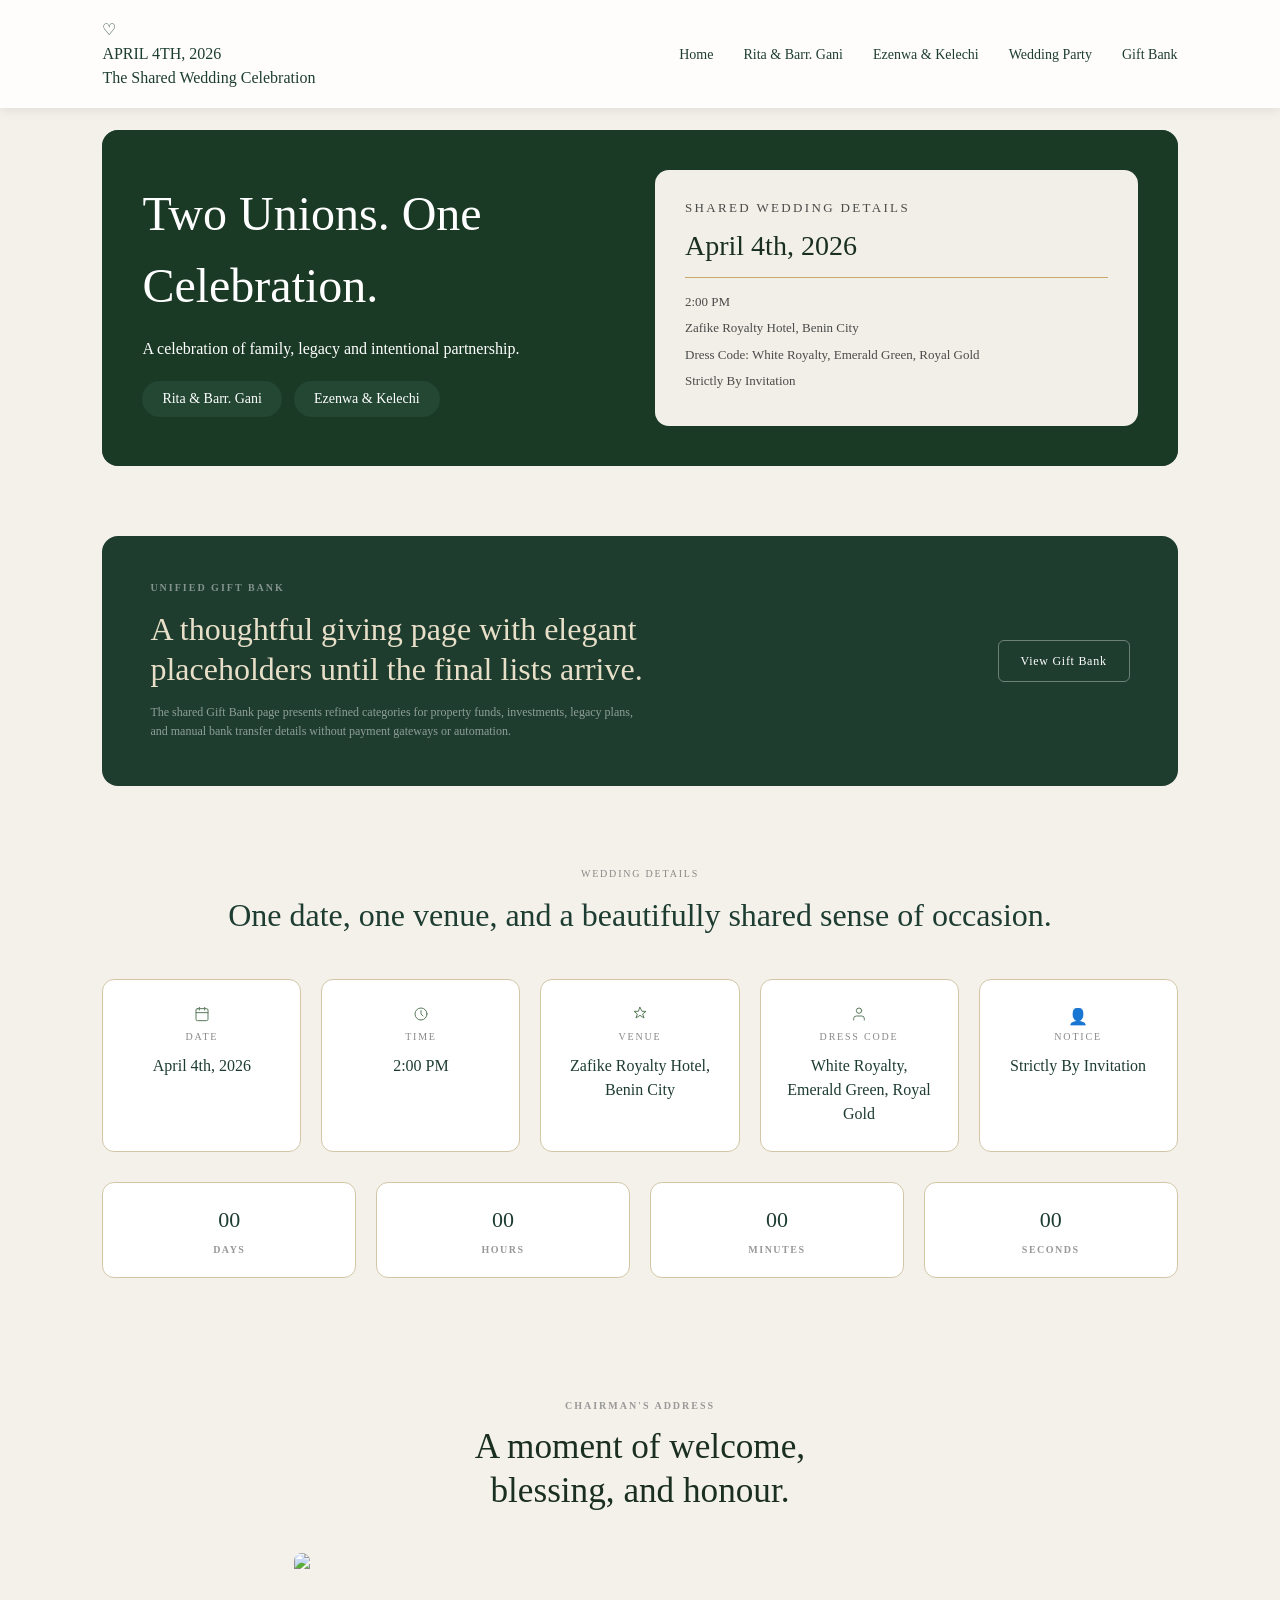
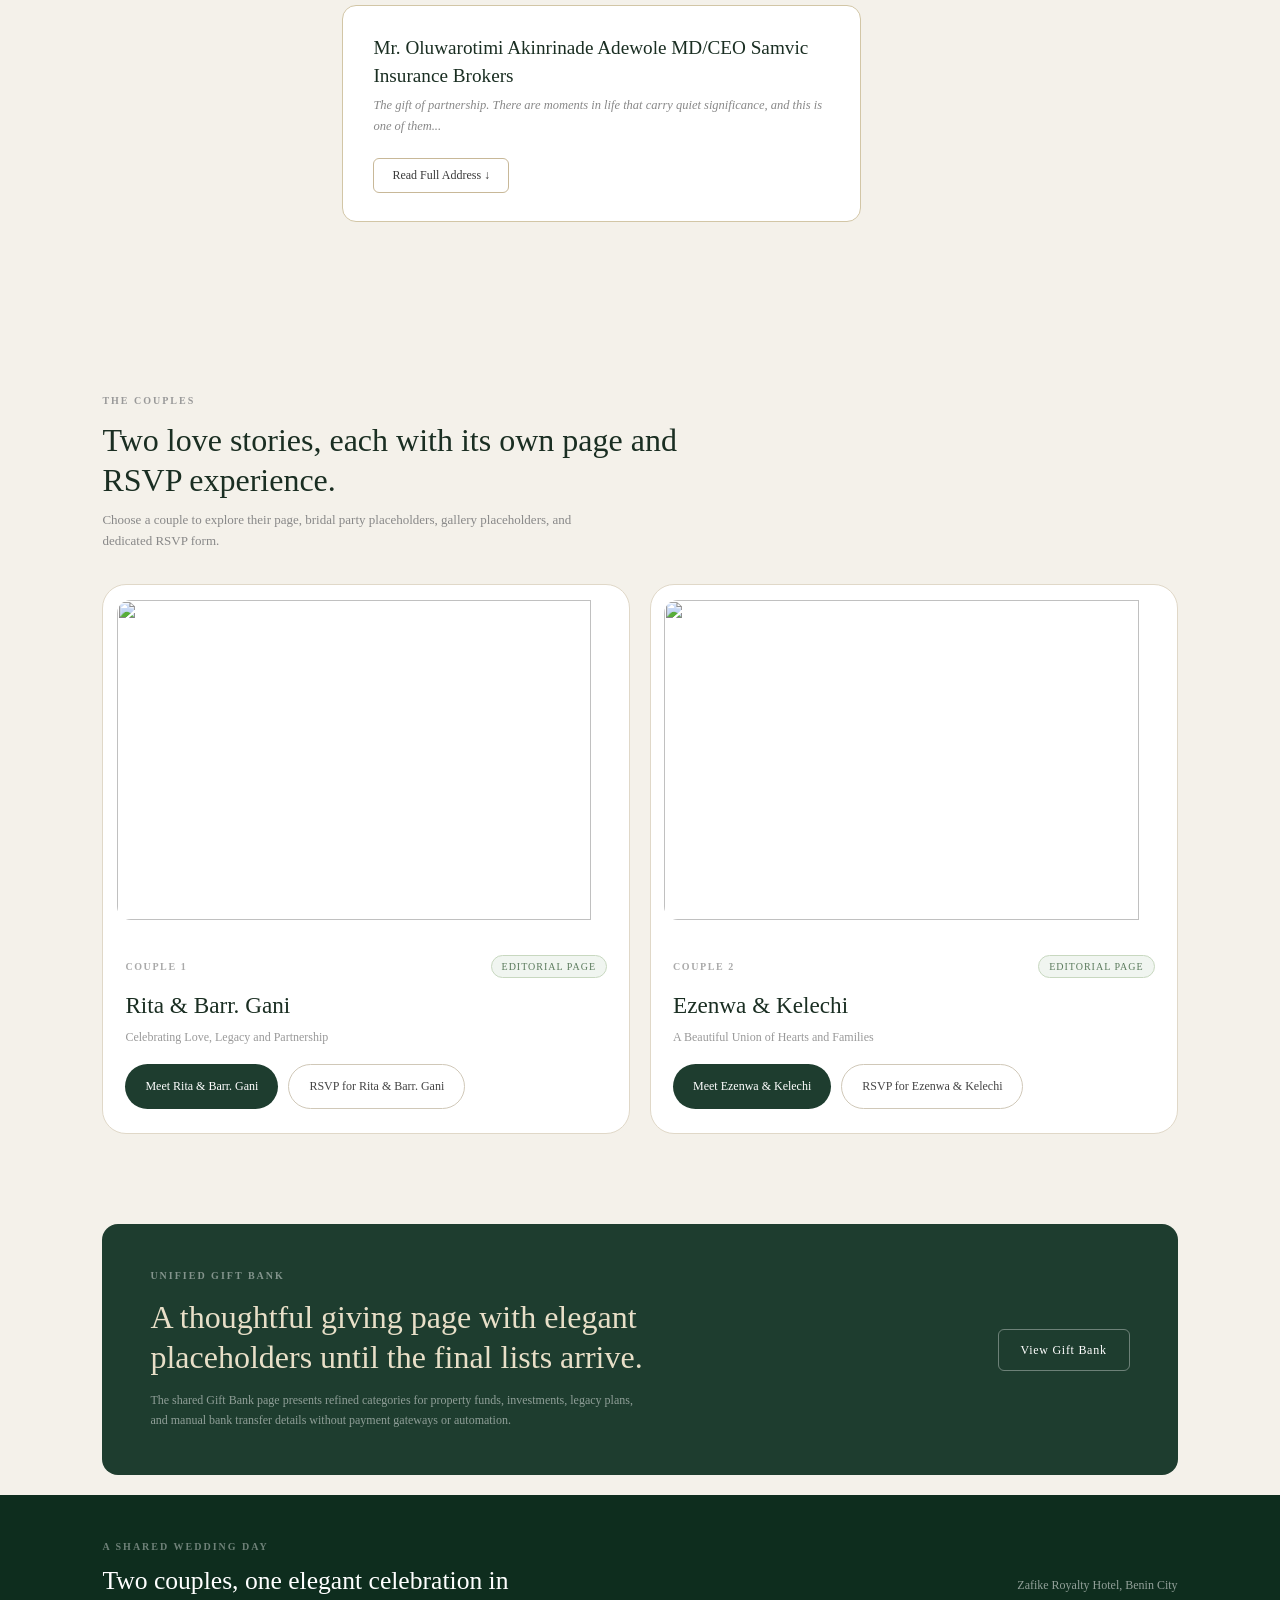
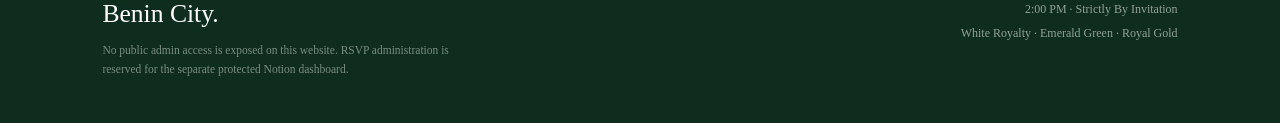
==== index.html @ 3dbc4cd4 "Add files via upload" ====
<!DOCTYPE html>
<html lang="en">
<head>
<meta charset="UTF-8">
<meta name="viewport" content="width=device-width, initial-scale=1.0">
<title>Wedding Page</title>
<link rel="stylesheet" href="style.css">
</head>

<body>


<nav>
  <div class="nav-left">
    <div class="nav-icon">♡</div>
    <div class="nav-brand">
      <p class="nav-date">APRIL 4TH, 2026</p>
      <p class="nav-title">The Shared Wedding Celebration</p>
    </div>
  </div>

  <div class="menu-btn" onclick="toggleMenu()">
  <span></span>
  <span></span>
  <span></span>
</div>

  <ul id="navMenu">
    <li><a href='/'>Home</a></li>
    <li><a href='/rita&gani.html'>Rita & Barr. Gani</a></li>
    <li><a href='/ezenwa&kelechi.html'>Ezenwa & Kelechi</a></li>
    <li><a href='/wedding-party.html'>Wedding Party</a></li>
    <li><a href='/gift-bank.html'>Gift Bank</a></li>
  </ul>
</nav>

<section class="hero">

<div class="hero-card">
    

<div class="hero-text">
<h1>Two Unions. One Celebration.</h1>
<p>A celebration of family, legacy and intentional partnership.</p>

<div class="hero-buttons">
<a href="/rita&gani.html">
  <button class="btn btn-light">
Rita & Barr. Gani</button>
</a>
<a href="/ezenwa&kelechi.html">
<button class="btn btn-green">Ezenwa & Kelechi</button>
</a>
</div>
</div>
<div class="hero-info">
  <p class="info-label">SHARED WEDDING DETAILS</p>
  <h2 class="info-date">April 4th, 2026</h2>
  <hr class="info-divider">
  <p>2:00 PM</p>
  <p>Zafike Royalty Hotel, Benin City</p>
  <p>Dress Code: White Royalty, Emerald Green, Royal Gold</p>
  <p>Strictly By Invitation</p>
</div>

</div>

</section>


<section class="gift-banner">
  <div class="gift-banner-inner">
    <div class="gift-banner-left">
      <p class="gift-eyebrow">UNIFIED GIFT BANK</p>
      <h2 class="gift-title">A thoughtful giving page with elegant placeholders until the final lists arrive.</h2>
      <p class="gift-sub">The shared Gift Bank page presents refined categories for property funds, investments, legacy plans, and manual bank transfer details without payment gateways or automation.</p>
    </div>
    <a href="/gift-bank.html" class="btn-gift">View Gift Bank</a>
  </div>
</section>

<section class="section">

<p class="info-label">Wedding details</p>    

<h2>One date, one venue, and a beautifully shared sense of occasion.</h2>

<div class="details-grid">

  <div class="detail-card">
    <div class="card-icon"> <svg xmlns="http://www.w3.org/2000/svg" width="16" height="16" viewBox="0 0 24 24" fill="none" stroke="#5a7a5c" stroke-width="1.5" stroke-linecap="round" stroke-linejoin="round">
    <rect x="3" y="4" width="18" height="18" rx="2"/><line x1="16" y1="2" x2="16" y2="6"/><line x1="8" y1="2" x2="8" y2="6"/><line x1="3" y1="10" x2="21" y2="10"/>
  </svg></div>
    <p class="card-label info-label">DATE</p>
    <p class="card-value">April 4th, 2026</p>
  </div>

  <div class="detail-card">
    <div class="card-icon"> <svg xmlns="http://www.w3.org/2000/svg" width="16" height="16" viewBox="0 0 24 24" fill="none" stroke="#5a7a5c" stroke-width="1.5" stroke-linecap="round" stroke-linejoin="round">
    <circle cx="12" cy="12" r="9"/><polyline points="12 7 12 12 15 15"/>
  </svg></div>
    <p class="card-label info-label">TIME</p>
    <p class="card-value">2:00 PM</p>
  </div>

  <div class="detail-card">
    
    <div class="card-icon"> <svg xmlns="http://www.w3.org/2000/svg" width="16" height="16" viewBox="0 0 24 24" fill="none" stroke="#5a7a5c" stroke-width="1.5" stroke-linecap="round" stroke-linejoin="round">
    <path d="M12 2l3 6h6l-5 4 2 6-6-4-6 4 2-6-5-4h6z"/>
  </svg></div>
    <p class="card-label info-label">VENUE</p>
    <p class="card-value"> <a href="https://maps.app.goo.gl/Qsgwt1Rra6gJqBs78" target="_blank" rel="noopener noreferrer">
    Zafike Royalty Hotel, Benin City
  </a></p>
  </div>

  <div class="detail-card">
    <div class="card-icon">  <svg xmlns="http://www.w3.org/2000/svg" width="16" height="16" viewBox="0 0 24 24" fill="none" stroke="#5a7a5c" stroke-width="1.5" stroke-linecap="round" stroke-linejoin="round">
    <path d="M20 21v-2a4 4 0 0 0-4-4H8a4 4 0 0 0-4 4v2"/><circle cx="12" cy="7" r="4"/>
  </svg></div>
    <p class="card-label info-label">DRESS CODE</p>
    <p class="card-value">White Royalty, Emerald Green, Royal Gold</p>
  </div>

  <div class="detail-card">
    <div class="card-icon">👤</div>
    <p class="card-label info-label">NOTICE</p>
    <p class="card-value">Strictly By Invitation</p>
  </div>

</div>

<div class="countdown">
  <div class="count-box">
    <span id="cd-days">00</span>
    <p class="cd-label">Days</p>
  </div>
  <div class="count-box">
    <span id="cd-hours">00</span>
    <p class="cd-label">Hours</p>
  </div>
  <div class="count-box">
    <span id="cd-minutes">00</span>
    <p class="cd-label">Minutes</p>
  </div>
  <div class="count-box">
    <span id="cd-seconds">00</span>
    <p class="cd-label">Seconds</p>
  </div>
</div>

</section>

<section class="feature">

  <div class="feature-header">
    <p class="feature-eyebrow">CHAIRMAN'S ADDRESS</p>
    <h2 class="feature-title">A moment of welcome, blessing, and honour.</h2>
  </div>

  <div class="feature-body">
    <div class="feature-img">
      <img src="/images/IMG_3998.JPG.jpeg">
    </div>

    <div class="feature-card">
      <h3 class="ch-name">Mr. Oluwarotimi Akinrinade Adewole
MD/CEO Samvic Insurance Brokers</h3>
      <p class="ch-text">
  <span class="ch-preview">The gift of partnership. There are moments in life that carry quiet significance, and this is one of them...</span>
  <span class="ch-full" style="display:none;">The gift of partnership 

There are moments in life that carry quiet significance, and this is one of them. Today is not just about beautiful attire, photographs, or celebration, it is about two people making a deliberate decision to build a life together.

It has been a privilege to witness this day. You have carried yourselves with grace and strength, and today, we see the reward of patience and purpose. To your husbands, congratulations for choosing partnership; for stepping forward not just as grooms but as friends, companion, and lifelong supporters.

Marriage is a beautiful thing, but it is also a serious commitment. It asks for understanding when emotions are high, patience when expectations differ, and forgiveness when mistakes are made. Love begins with excitement, but it is sustained by daily effort by listening, by speaking kindly, by choosing unity even when it would be easier to withdraw.

The real beauty of marriage is not in perfection but in growing together. It is in learning each other's strengths and weaknesses and deciding that neither will be used as a weapon but as a reason to protect and uplift one another.

My prayer for the couples is simple: may your home be peaceful. May your conversations remain honest. May laughter never be far from your table. And when life presents challenges, may you always remember why you chose each other in the first place.

Today, you start a new chapter. May it be filled with growth, understanding, and enduring love.

Congratulations

Oluwarotimi Akinrinade Adewole</span>
</p>
<button class="btn-read" onclick="toggleAddress(this)">Read Full Address ↓</button>
    </div>
  </div>

</section>

<section class="couples">

  <p class="couples-eyebrow">THE COUPLES</p>
  <h2 class="couples-title">Two love stories, each with its own page and RSVP experience.</h2>
  <p class="couples-sub">Choose a couple to explore their page, bridal party placeholders, gallery placeholders, and dedicated RSVP form.</p>

  <div class="couple-grid">

    <div class="couple-card">
      <img src="/images/IMG-20260317-WA0119.jpg.jpeg">
      <div class="couple-body">
        <div class="couple-meta">
          <span class="couple-num">COUPLE 1</span>
          <span class="editorial-badge">Editorial Page</span>
        </div>
        <h3 class="couple-name">Rita & Barr. Gani</h3>
        <p class="couple-desc">Celebrating Love, Legacy and Partnership</p>
        <div class="couple-buttons">
          <a href='/rita&gani.html'><button class="btn-dark">Meet Rita & Barr. Gani</button></a>
          <a href='/rgrsvp.html'><button class="btn-ghost">RSVP for Rita & Barr. Gani</button></a>
        </div>
      </div>
    </div>

    <div class="couple-card">
      <img src="/images/IMG-20260317-WA0120.jpg.jpeg">
      <div class="couple-body">
        <div class="couple-meta">
          <span class="couple-num">COUPLE 2</span>
          <span class="editorial-badge">Editorial Page</span>
        </div>
        <h3 class="couple-name">Ezenwa & Kelechi</h3>
        <p class="couple-desc">A Beautiful Union of Hearts and Families</p>
        <div class="couple-buttons">
          <a href='/ezenwa&kelechi.html'><button class="btn-dark">Meet Ezenwa & Kelechi</button></a>
          <a href='/ekrsvp.html'><button class="btn-ghost">RSVP for Ezenwa & Kelechi</button></a>
        </div>
      </div>
    </div>

  </div>

</section>

<!-- GIFT BANK BANNER -->
<section class="gift-banner">
  <div class="gift-banner-inner">
    <div class="gift-banner-left">
      <p class="gift-eyebrow">UNIFIED GIFT BANK</p>
      <h2 class="gift-title">A thoughtful giving page with elegant placeholders until the final lists arrive.</h2>
      <p class="gift-sub">The shared Gift Bank page presents refined categories for property funds, investments, legacy plans, and manual bank transfer details without payment gateways or automation.</p>
    </div>
    <a href="/gift-bank.html" class="btn-gift">View Gift Bank</a>
  </div>
</section>

<!-- FOOTER -->
<footer>
  <div class="footer-inner">
    <div class="footer-left">
      <p class="footer-eyebrow">A SHARED WEDDING DAY</p>
      <h3 class="footer-title">Two couples, one elegant celebration in Benin City.</h3>
      <p class="footer-sub">No public admin access is exposed on this website. RSVP administration is reserved for the separate protected Notion dashboard.</p>
    </div>
    
    <div class="footer-right">
      <p>Zafike Royalty Hotel, Benin City</p>
      <p>2:00 PM · Strictly By Invitation</p>
      <p>White Royalty · Emerald Green · Royal Gold</p>
    </div>
  </div>
</footer>

<script>

  
function toggleMenu() {
  document.getElementById("navMenu").classList.toggle("active");
  document.querySelector(".menu-btn").classList.toggle("open");
}

// Countdown to April 4, 2026 at 2:00 PM WAT (UTC+1)
function updateCountdown() {
  const target = new Date('2026-04-04T14:00:00+01:00').getTime();
  const now = Date.now();
  const diff = target - now;

  if (diff <= 0) {
    document.getElementById('cd-days').textContent    = '00';
    document.getElementById('cd-hours').textContent   = '00';
    document.getElementById('cd-minutes').textContent = '00';
    document.getElementById('cd-seconds').textContent = '00';
    return;
  }

  const days    = Math.floor(diff / (1000 * 60 * 60 * 24));
  const hours   = Math.floor((diff % (1000 * 60 * 60 * 24)) / (1000 * 60 * 60));
  const minutes = Math.floor((diff % (1000 * 60 * 60)) / (1000 * 60));
  const seconds = Math.floor((diff % (1000 * 60)) / 1000);

  document.getElementById('cd-days').textContent    = String(days).padStart(2, '0');
  document.getElementById('cd-hours').textContent   = String(hours).padStart(2, '0');
  document.getElementById('cd-minutes').textContent = String(minutes).padStart(2, '0');
  document.getElementById('cd-seconds').textContent = String(seconds).padStart(2, '0');
}

updateCountdown();
setInterval(updateCountdown, 1000);

function toggleAddress(btn) {
  const preview = btn.previousElementSibling.querySelector('.ch-preview');
  const full = btn.previousElementSibling.querySelector('.ch-full');

  if (full.style.display === 'none') {
    full.style.display = 'inline';
    preview.style.display = 'none';
    btn.textContent = 'Close Address ↑';
  } else {
    full.style.display = 'none';
    preview.style.display = 'inline';
    btn.textContent = 'Read Full Address ↓';
  }
}


</script>

</body>
</html>
---- style.css ----
*{
margin:0;
padding:0;
box-sizing:border-box;
font-family: Georgia, serif;
}

a {
    text-decoration: none;
    color: #1e3d32;
}

@media (max-width: 768px) {

  .couple-buttons a {
    display: contents;
  }

}

.couple-buttons a {
  display: contents;
}

.btn-dark a {
  color: whitesmoke
}

body{
background:#f4f1ea;
color:#1e3d32;
line-height:1.5;
}

/* NAVBAR */

nav{
position:fixed;
top:0;
left:0;
width:100%;
display:flex;
justify-content:space-between;
align-items:center;
padding:18px 8%;
box-shadow:0 3px 10px rgba(0,0,0,0.08);
z-index:1000;
background: #ffffffd9;
backdrop-filter: blur(10px);
-webkit-backdrop-filter: blur(10px);
}

nav .logo{
font-weight:bold;
font-size:18px;
}

nav ul{
display:flex;
list-style:none;
gap:30px;
}

nav a{
text-decoration:none;
color:#1e3d32;
font-size:14px;
}

/* HERO */

.hero{
margin-top:90px;
padding:40px 8%;
}

.hero-card{
display:flex;
gap:30px;
background:#234733;
color:white;
border-radius:16px;
padding:40px;
flex-wrap:wrap;
}

.hero-card {
  display: grid;
  grid-template-columns: 1fr 1fr;
  align-items: center;
  max-width: 1200px;
  margin: 0 auto;
  position: relative;
  overflow: hidden;
  background-image: url("/images/IMG-20260321-WA0037.jpg.jpeg")!important;
  background-size: cover;
  background-position: center;
}

.hero-card::before {
  content: '';
  position: absolute;
  inset: 0;
  background: #14321e99;
}

.hero-text{
flex:1;
min-width:260px;
position: relative;
z-index: 1;
}

.hero-text h1{
font-size: 3em!important;
font-weight: thin;
margin-bottom:15px;
font-weight: 300;
font-family: 'Cormorant Garamond', serif;
}

.hero-buttons{
margin-top:20px;
display:flex;
gap:12px;
flex-wrap:wrap;
}

.btn{
padding:10px 20px;
border-radius:30px;
border:none;
font-size:14px;
cursor:pointer;
color: white;
background: #234733
}

.btn:hover{
background: rgb(191, 143, 54);
color:#234733;
}

.hero-info{
background:white;
color:#234733;
padding:20px;
border-radius:12px;
min-width:220px;
width: 100%;
position: relative;
z-index: 1;
}

.hero-info {
  background: rgba(248, 245, 238, 0.97);
  color: #1a2e22;
  padding: 28px 30px;
  border-radius: 14px;
  min-width: 260px;
  align-self: center;
  margin-left: auto;
}

.info-label {
  font-size: 10px;
  letter-spacing: 0.18em;
  text-transform: uppercase;
  color: #888;
  margin-bottom: 10px;
}

.info-date {
  font-family: 'Cormorant Garamond', serif;
  font-size: 28px;
  font-weight: 400;
  color: #1a2e22;
  margin-bottom: 10px;
}
.info-divider {
  border: none;
  border-top: 1px solid #c8a96a;
  margin-bottom: 14px;
}
.hero-info p {
  font-size: 13px;
  color: #4a4a4a;
  margin-bottom: 7px;
}

/* DETAILS */

.section{
padding:60px 8%;
text-align:center;
}

.section h2{
    font-size: 2em;
font-weight: 300;
font-family: 'Cormorant Garamond', serif;
}


.details-grid{
margin-top:40px;
display:grid;
grid-template-columns:repeat(auto-fit,minmax(180px,1fr));
gap:20px;
}

.detail-card{
border:1px solid #d2c6a6;
padding:25px;
border-radius:12px;
background:white;
}

/* COUNTDOWN */

.countdown{
margin-top:30px;
display:grid;
grid-template-columns:repeat(auto-fit,minmax(120px,1fr));
gap:20px;
}

.count-box{
border:1px solid #d2c6a6;
padding:20px;
border-radius:12px;
background:white;
font-size:22px;
}

.count-box {
  border: 1px solid #d2c6a6;
  padding: 20px;
  border-radius: 12px;
  background: white;
  font-size: 22px;
  display: flex;
  flex-direction: column;
  align-items: center;
}

.cd-label {
  font-size: 10px;
  letter-spacing: 0.15em;
  text-transform: uppercase;
  color: #999;
  margin-top: 6px;
  font-weight: 600;
}

/* FEATURE */

.feature {
  padding: 60px 8%;
  text-align: center;
  margin: auto;
  max-width: 70%;
}

.feature-header {
  margin-bottom: 40px;
}

.feature-eyebrow {
  font-size: 10px;
  letter-spacing: 0.2em;
  text-transform: uppercase;
  color: #999;
  font-weight: 600;
  margin-bottom: 12px;
}

.feature-title {
  font-family: 'Cormorant Garamond', serif;
  font-size: clamp(1.6rem, 3vw, 2.2rem);
  font-weight: 400;
  color: #1a2e22;
  line-height: 1.25;
  max-width: 420px;
  margin: 0 auto;
}

.feature-body {
  display: flex;
  align-items: center;
  gap: 32px;
  flex-wrap: wrap;
  text-align: left;
}

.feature-img img {
  max-width: 260px;
  height: 320px;
  object-fit: cover;
  border-radius: 14px;
  display: block;
}

.feature-card {
  border: 1px solid #d2c6a6;
  padding: 28px 30px;
  border-radius: 14px;
  background: white;
  flex: 1;
  min-width: 260px;
  max-width: 75%;
}

.ch-name {
  font-family: 'Cormorant Garamond', serif;
  font-size: 1.2rem;
  font-weight: 500;
  color: #1a2e22;
  margin-bottom: 4px;
}

.ch-role {
  font-size: 10px;
  letter-spacing: 0.16em;
  text-transform: uppercase;
  color: #aaa;
  font-weight: 600;
  margin-bottom: 14px;
}

.ch-text {
  font-size: 12.5px;
  color: #888;
  line-height: 1.7;
  margin-bottom: 20px;
  font-style: italic;
}

.btn-read {
  padding: 9px 18px;
  border-radius: 6px;
  border: 1px solid #c8b898;
  background: white;
  color: #3a3a3a;
  font-size: 12px;
  cursor: pointer;
  transition: all 0.2s;
}

.btn-read:hover {
  background: #f5f0e8;
}

/* COUPLES */
.couples {
  padding: 60px 8%;
}

.couples-eyebrow {
  font-size: 10px;
  letter-spacing: 0.2em;
  text-transform: uppercase;
  color: #999;
  font-weight: 600;
  margin-bottom: 12px;
}

.couples-title {
  font-family: 'Cormorant Garamond', serif;
  font-size: clamp(1.5rem, 3vw, 2rem);
  font-weight: 400;
  color: #1a2e22;
  max-width: 600px;
  line-height: 1.25;
  margin-bottom: 10px;
}

.couples-sub {
  font-size: 13px;
  color: #888;
  max-width: 500px;
  line-height: 1.6;
  margin-bottom: 32px;
}

.couple-grid {
  display: grid;
  grid-template-columns: repeat(auto-fit, minmax(280px, 1fr));
  gap: 20px;
}

.couple-card {
  background: white;
  border-radius: 24px;
  border: 1px solid #e0d8c8;
  overflow: hidden;
  transition: box-shadow 0.25s;
}

.couple-card:hover {
  box-shadow: 0 8px 32px rgba(0,0,0,0.09);
}

.couple-card img {
  width: 95%;
  margin: 15px auto;
  padding: auto;
  height: 320px;
  object-fit: cover;
  display: block;
  border-radius: 14px;
}

.couple-body {
  padding: 20px 22px 24px;
}

.couple-meta {
  display: flex;
  align-items: center;
  justify-content: space-between;
  margin-bottom: 10px;
}

.couple-num {
  font-size: 10px;
  letter-spacing: 0.16em;
  text-transform: uppercase;
  color: #aaa;
  font-weight: 600;
}

.editorial-badge {
  font-size: 10px;
  letter-spacing: 0.1em;
  text-transform: uppercase;
  color: #5a7a5c;
  border: 1px solid #c8d8c0;
  background: #f0f5f0;
  padding: 3px 10px;
  border-radius: 20px;
  font-weight: 500;
}

.couple-name {
  font-family: 'Cormorant Garamond', serif;
  font-size: 1.45rem;
  font-weight: 400;
  color: #1a2e22;
  margin-bottom: 6px;
}

.couple-desc {
  font-size: 12px;
  color: #999;
  margin-bottom: 18px;
  line-height: 1.5;
}

.couple-buttons {
  display: flex;
  gap: 10px;
  flex-wrap: non-wrap;
}

.btn-dark {
  padding: 14px 20px;
  border-radius: 30px;
  border: none;
  white-space: nowrap;
  background: #1e3d2f;
  color: white;
  font-size: 12px;
  cursor: pointer;
  transition: background 0.2s;
}

.btn-dark:hover {
  background: #c8a96a;
  color: #234733
}

.btn-ghost {
  padding: 14px 20px;
  border-radius: 30px;
  white-space: nowrap;
  border: 1px solid #d0c8b8;
  background: white;
  color: #444;
  font-size: 12px;
  cursor: pointer;
  transition: all 0.2s;
}

.btn-ghost:hover {
  border-color: #e3a427;
  color: #1e3d2f;
}

/* GIFT BANNER */
.gift-banner {
  padding: 20px 8%;
  margin-top: 10px;
}

.gift-banner-inner {
  background: #1e3d2f;
  border-radius: 16px;
  padding: 44px 48px;
  display: flex;
  align-items: center;
  justify-content: space-between;
  gap: 40px;
  flex-wrap: wrap;
}

.gift-banner-left {
  flex: 1;
  min-width: 260px;
}

.gift-eyebrow {
  font-size: 10px;
  letter-spacing: 0.2em;
  text-transform: uppercase;
  color: rgba(255,255,255,0.45);
  font-weight: 600;
  margin-bottom: 14px;
}

.gift-title {
  font-family: 'Cormorant Garamond', serif;
  font-size: clamp(1.4rem, 2.8vw, 2rem);
  font-weight: 400;
  color: #e8dfc8;
  line-height: 1.25;
  max-width: 520px;
  margin-bottom: 14px;
}

.gift-sub {
  font-size: 12px;
  color: rgba(255,255,255,0.5);
  max-width: 500px;
  line-height: 1.65;
}

.btn-gift {
  padding: 11px 22px;
  border-radius: 6px;
  border: 1px solid rgba(255,255,255,0.35);
  background: transparent;
  color: white;
  font-size: 12px;
  font-weight: 500;
  letter-spacing: 0.06em;
  cursor: pointer;
  white-space: nowrap;
  text-decoration: none;
  transition: all 0.2s;
}

.btn-gift:hover {
  background: rgba(255,255,255,0.1);
}

/* FOOTER */

footer {
  background: #0e2d1e;
  border-top: none;
  padding: 44px 8%;
  margin-top: 0;
}

.footer-eyebrow {
  font-size: 10px;
  letter-spacing: 0.2em;
  text-transform: uppercase;
  color: rgba(255,255,255,0.4);
  font-weight: 600;
  margin-bottom: 10px;
}

.footer-title {
  font-family: 'Cormorant Garamond', serif;
  font-size: clamp(1.2rem, 2.5vw, 1.6rem);
  font-weight: 400;
  color: white;
  margin-bottom: 10px;
  max-width: 420px;
  line-height: 1.3;
}

.footer-inner {
  display: grid;
  grid-template-columns: 1fr 1fr;
  align-items: center;
  max-width: 1200px;
  margin: 0 auto;
}

.footer-sub {
  font-size: 11.5px;
  color: rgba(255,255,255,0.45);
  max-width: 380px;
  line-height: 1.65;
}

.footer-right {
  text-align: right;
  font-size: 12px;
  color: rgba(255,255,255,0.55);
  line-height: 2;

}

.footer-right p {
  margin: 0;
}

/* RESPONSIVE NAV */
.menu-btn {
  display: none;
  font-size: 22px;
  cursor: pointer;
  width: 28px;
  height: 22px;
  flex-direction: column;
  justify-content: space-between;
  align-items: center;
}

.menu-btn span {
  display: block;
  width: 100%;
  height: 2px;
  background: #1e3d32;
  border-radius: 2px;
  transition: all 0.3s ease;
  transform-origin: center;
}

.menu-btn.open span:nth-child(1) {
  transform: translateY(10px) rotate(45deg);
}

.menu-btn.open span:nth-child(2) {
  opacity: 0;
}

.menu-btn.open span:nth-child(3) {
  transform: translateY(-10px) rotate(-45deg);
}

@media (max-width: 768px) {

  nav ul {
    display: none;
    flex-direction: column;
    position: absolute;
    top: 70px;
    right: 8%;
    background: white;
    padding: 20px;
    border-radius: 10px;
    box-shadow: 0 5px 20px rgba(0,0,0,0.1);
  }

  nav ul.active {
    display: flex;
  }

  .menu-btn {
    display: flex;
  }

  /* HERO */
  .hero-card {
    grid-template-columns: 1fr;
  }

  .hero-text h1 {
    font-size: 2rem;
  }

  .hero-info {
    margin-left: 0;
    width: 100%;
  }

  /* DETAILS */
  .details-grid {
    grid-template-columns: 1fr 1fr;
  }

  /* COUNTDOWN */
  .countdown {
    grid-template-columns: 1fr 1fr;
  }

  /* FEATURE */
  .feature {
    max-width: 100%;
    padding: 40px 6%;
  }

  .feature-body {
    flex-direction: column;
  }

  .feature-img img {
    width: 100%;
    height: 260px;
  }

  .feature-card {
    max-width: 100%;
  }

  /* COUPLES */
  .couple-grid {
    grid-template-columns: 1fr;
  }

  .couple-buttons {
    flex-direction: column;
  }

  .btn-dark {
    text-align: center;
  }

  /* GIFT BANNER */
  .gift-banner-inner {
    flex-direction: column;
    padding: 32px 24px;
    text-align: center;
  }

  .btn-gift {
    width: 100%;
    text-align: center;
  }

  /* FOOTER */
  .footer-inner {
    grid-template-columns: 1fr;
    gap: 28px;
  }

  .footer-right {
    text-align: left;
  }

}

@media (max-width: 480px) {

  .details-grid {
    grid-template-columns: 1fr;
  }

  .countdown {
    grid-template-columns: 1fr 1fr;
  }

  .hero-buttons {
    flex-direction: column;
  }

  .btn {
    text-align: center;
  }

  .gift-banner-inner {
    padding: 24px 18px;
  }

}

.ch-full {
  white-space: pre-line;
}
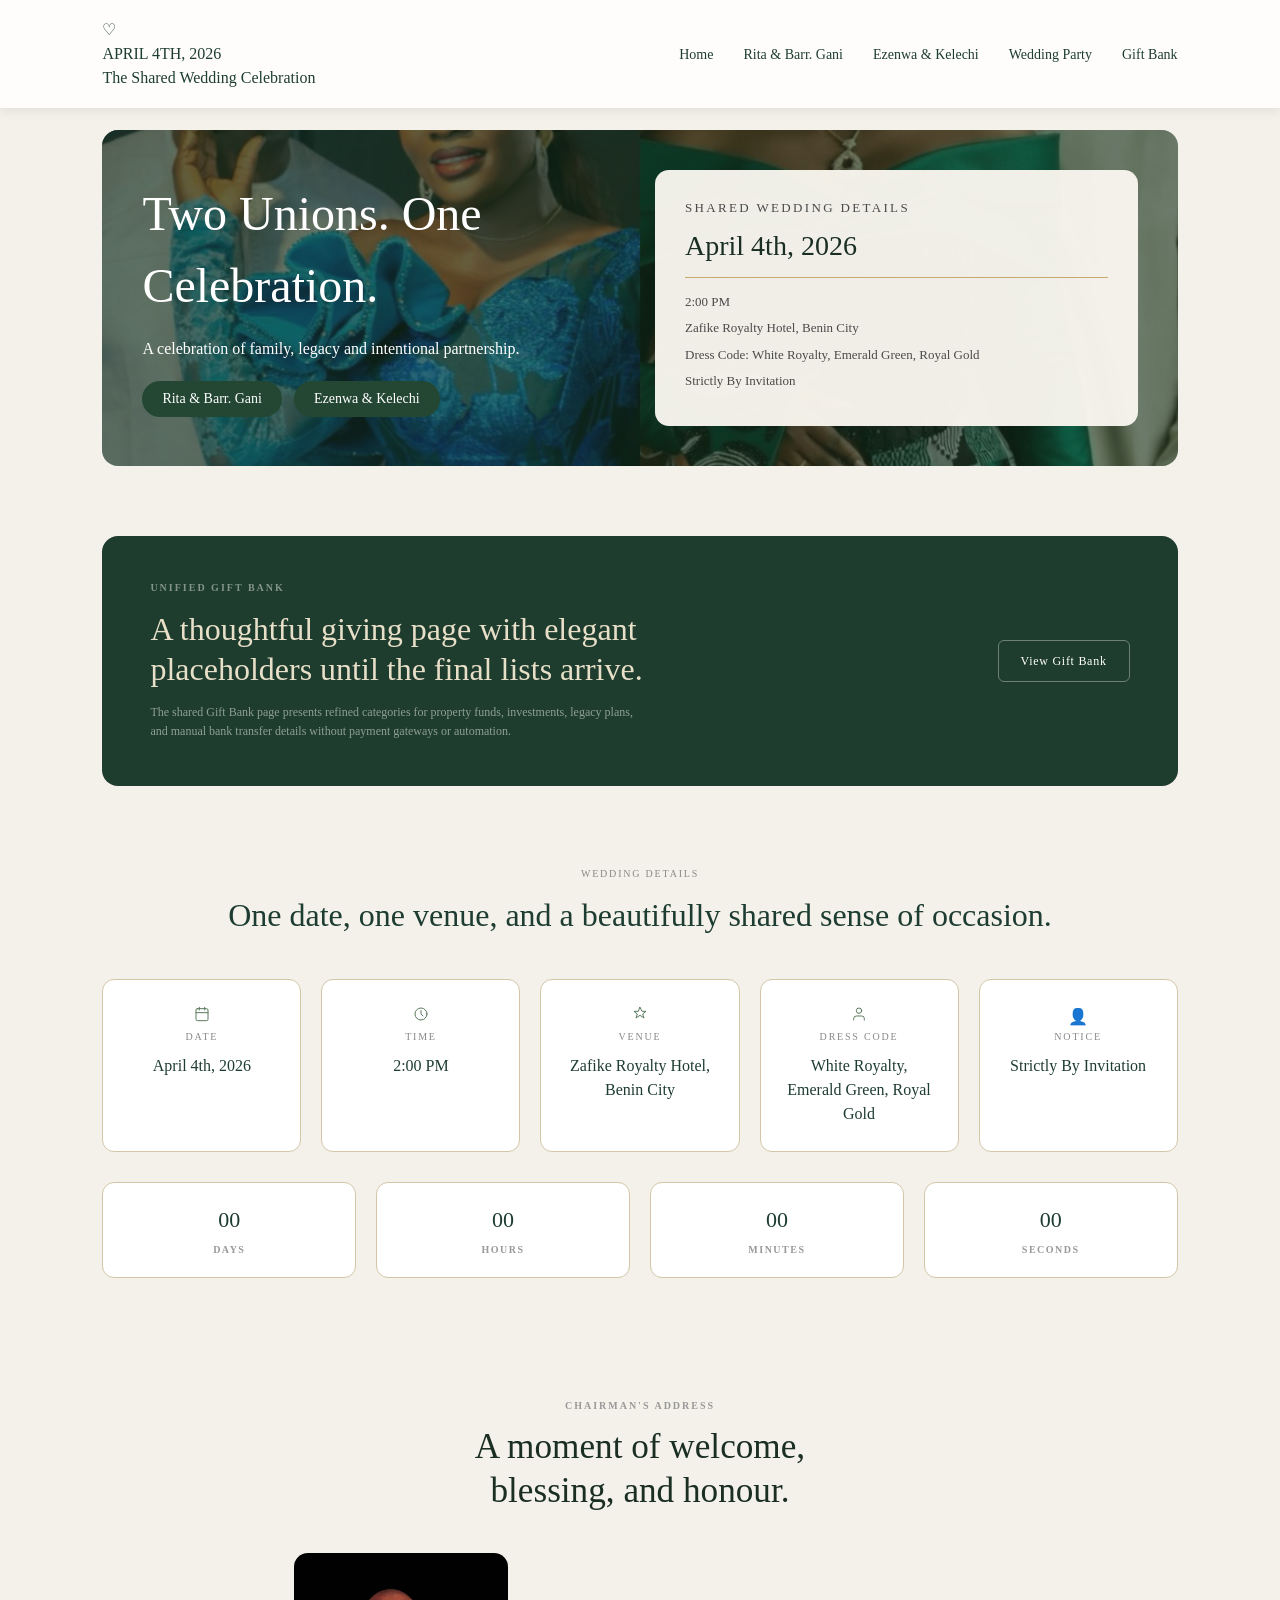
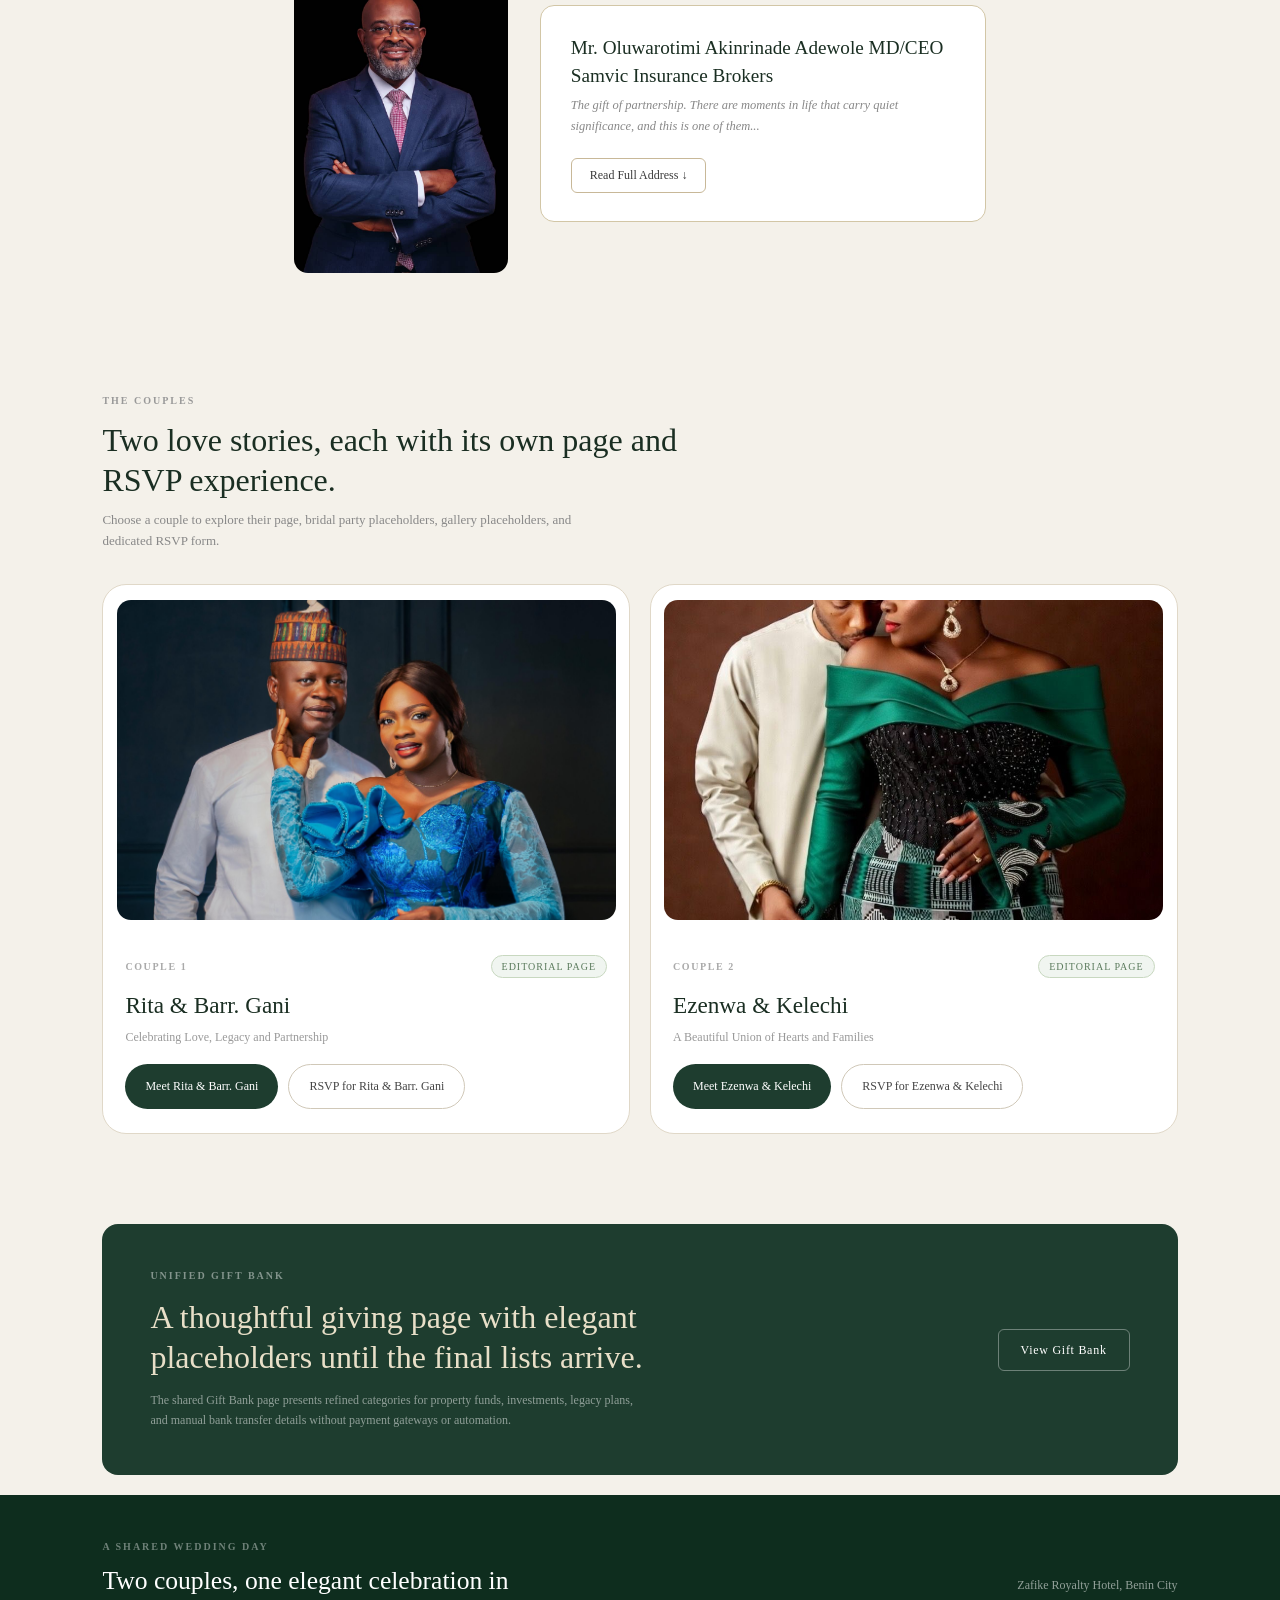
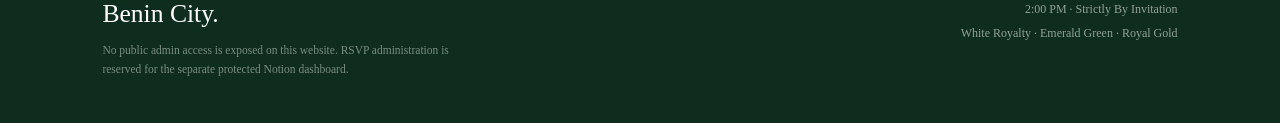
==== commit ba33b556: "Update index.html" ====
--- a/index.html
+++ b/index.html
@@ -5,6 +5,7 @@
 <meta charset="UTF-8">
 <meta name="viewport" content="width=device-width, initial-scale=1.0">
 <title>Wedding Page</title>
+  <link rel="icon" type="image/png" href="/images/favicon.png">
 <link rel="stylesheet" href="style.css">
 </head>
 
@@ -321,4 +322,4 @@
 </script>
 
 </body>
-</html>+</html>
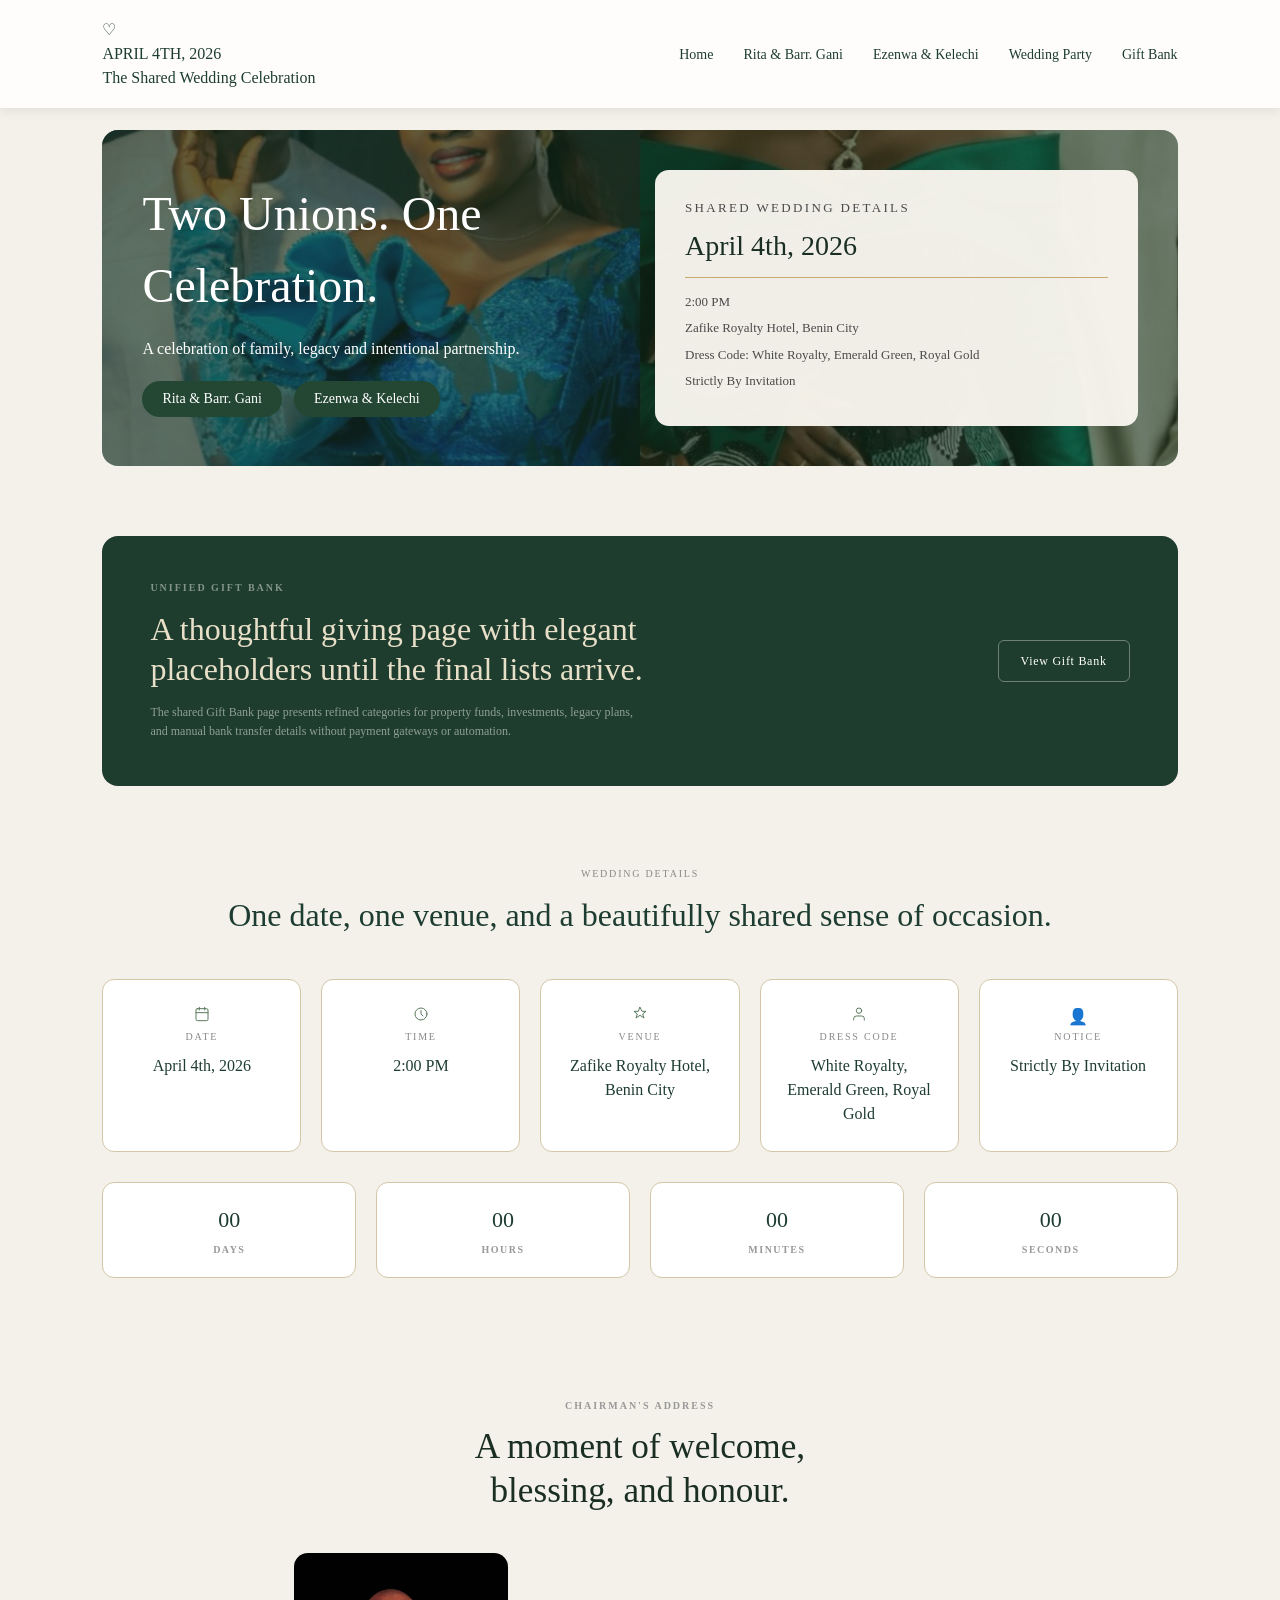
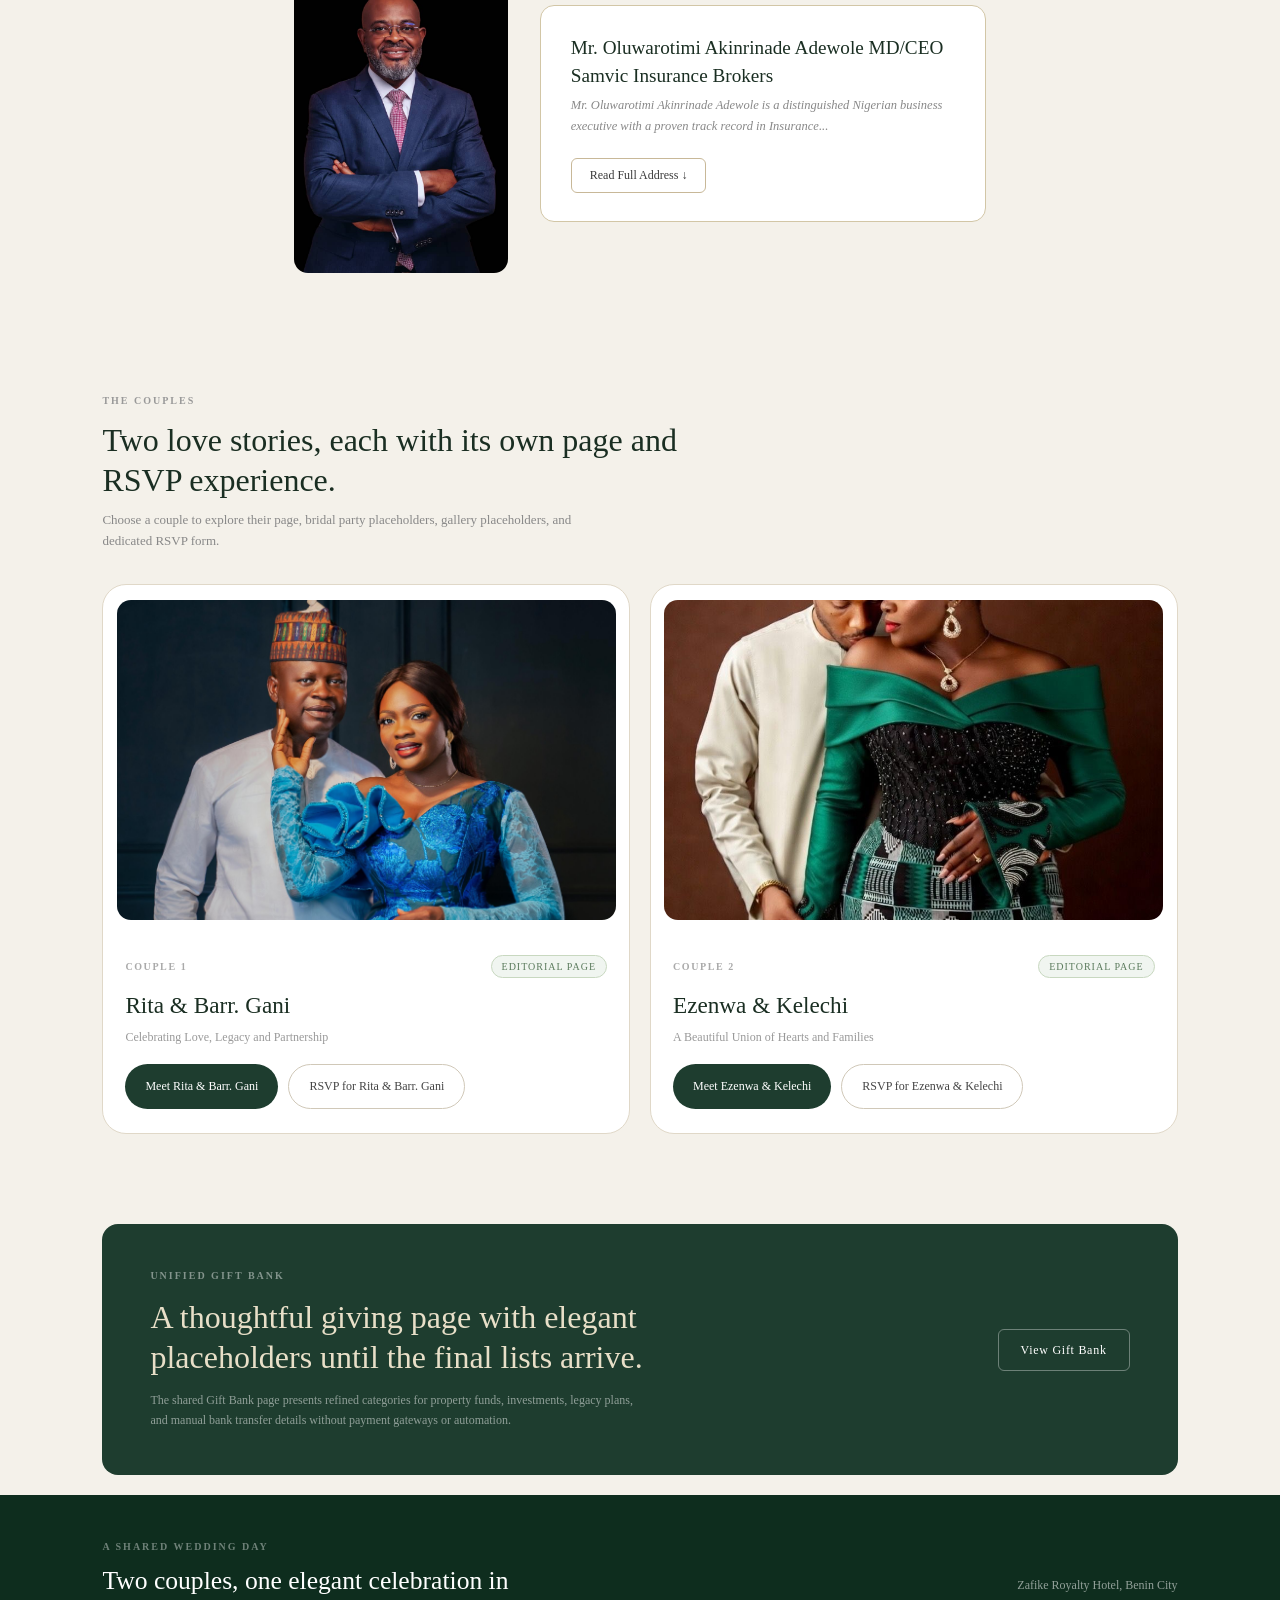
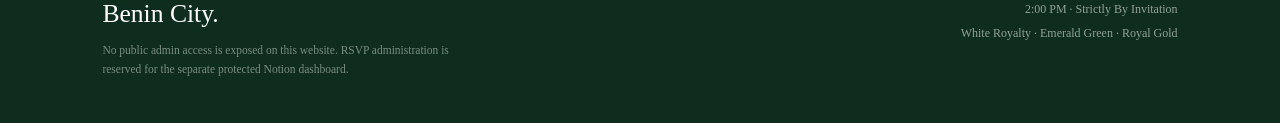
==== commit 0ce44341: "Update index.html" ====
--- a/index.html
+++ b/index.html
@@ -169,24 +169,23 @@
       <h3 class="ch-name">Mr. Oluwarotimi Akinrinade Adewole
 MD/CEO Samvic Insurance Brokers</h3>
       <p class="ch-text">
-  <span class="ch-preview">The gift of partnership. There are moments in life that carry quiet significance, and this is one of them...</span>
-  <span class="ch-full" style="display:none;">The gift of partnership 
-
-There are moments in life that carry quiet significance, and this is one of them. Today is not just about beautiful attire, photographs, or celebration, it is about two people making a deliberate decision to build a life together.
-
-It has been a privilege to witness this day. You have carried yourselves with grace and strength, and today, we see the reward of patience and purpose. To your husbands, congratulations for choosing partnership; for stepping forward not just as grooms but as friends, companion, and lifelong supporters.
-
-Marriage is a beautiful thing, but it is also a serious commitment. It asks for understanding when emotions are high, patience when expectations differ, and forgiveness when mistakes are made. Love begins with excitement, but it is sustained by daily effort by listening, by speaking kindly, by choosing unity even when it would be easier to withdraw.
-
-The real beauty of marriage is not in perfection but in growing together. It is in learning each other's strengths and weaknesses and deciding that neither will be used as a weapon but as a reason to protect and uplift one another.
-
-My prayer for the couples is simple: may your home be peaceful. May your conversations remain honest. May laughter never be far from your table. And when life presents challenges, may you always remember why you chose each other in the first place.
-
-Today, you start a new chapter. May it be filled with growth, understanding, and enduring love.
-
-Congratulations
-
-Oluwarotimi Akinrinade Adewole</span>
+  <span class="ch-preview">Mr. Oluwarotimi Akinrinade Adewole is a distinguished Nigerian business executive with a proven track record in Insurance...</span>
+  <span class="ch-full" style="display:none;">
+
+Mr. Oluwarotimi Akinrinade Adewole is a distinguished Nigerian business executive with a proven track record in Insurance and Risk Management. As Managing Director & CEO of Sam-Vic Insurance Brokers Limited, he spearheads strategic growth and innovation in the company.
+
+A highly qualified professional, Oluwarotimi holds an HND in Insurance from the Polytechnic of Ibadan (1995), an MBA from the University of Abuja (2008), and an MSc in Insurance and Risk Management from BAYES Business School, London (2011). He has also attended several leadership and professional courses within and outside the country which includes training at Willis Tower Watson (WTW) London, Price Forbes London, AON Insurance Brokers London.
+
+He is an Associate of the Chartered Insurance Institute of Nigeria (AIIN), Associate Chartered Institute of Management (ANIM), Associate Chartered Insurance Institute of London (ACII), Fellow of the Nigerian Council of Registered Insurance Brokers (FCIB), and Fellow of the Chartered National Institute of Marketing of Nigeria (FNIMN).
+
+With over 28 years of industry experience, Oluwarotimi has held key roles, including Senior Manager at Boff & Company Insurance Brokers Limited where he trained as an Insurance Broker for Thirteen (13) years before promoting Sam-Vic Insurance Brokers Limited in 2011. 
+
+He is a committed member of Junior Chamber International (JCI), a worldwide leadership organisation serving as President of JCI Aso (2006), National Convention Director (2009), Director Project & Programs (2010), Vice Chairman of JCI Nigeria Senate Association (2020-2022) and Chairman of JCI Nigeria Senate Association (2022-2024). 
+
+A Chartered Insurance Practitioner (CII, London) and a committed Governing Board member of Nigerian Council of Registered Insurance Brokers (NCRIB) currently serving as the Vice President of the council.
+
+Oluwarotimi is married and blessed with two beautiful daughters.
+/span>
 </p>
 <button class="btn-read" onclick="toggleAddress(this)">Read Full Address ↓</button>
     </div>
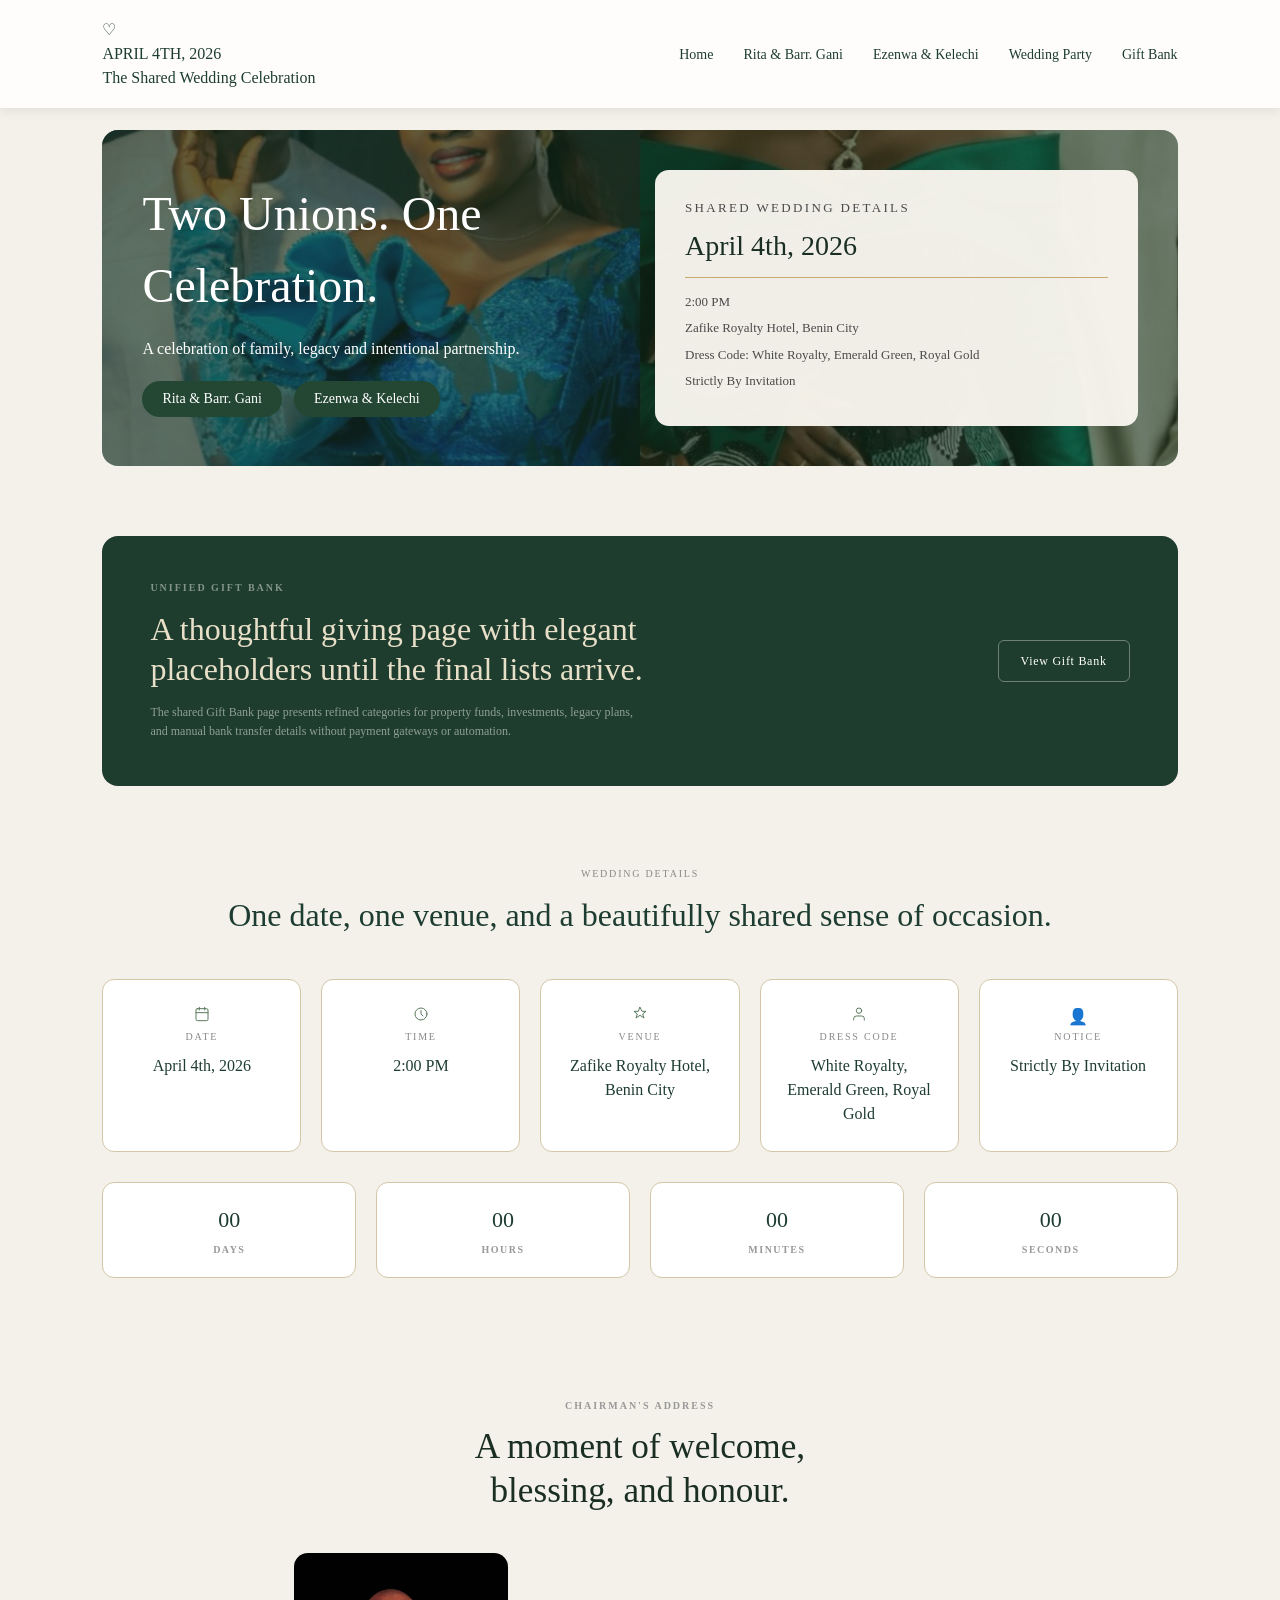
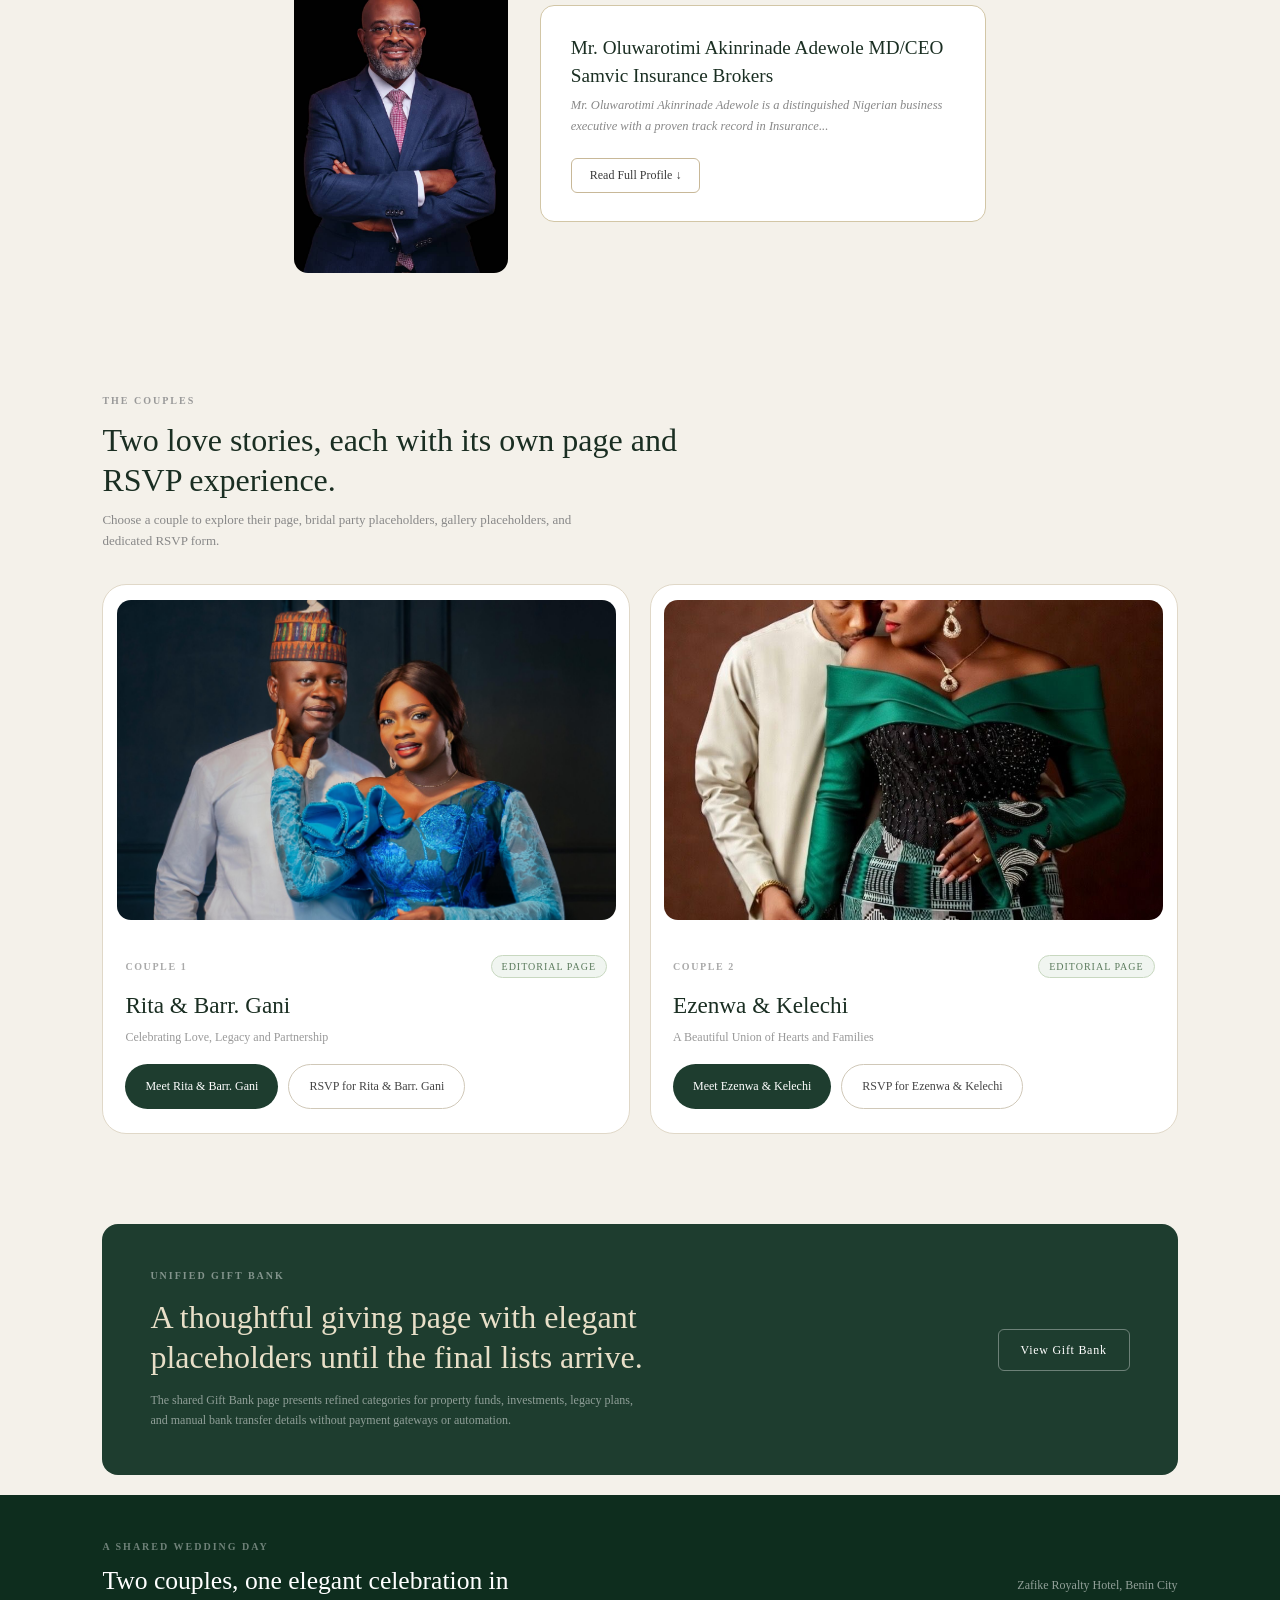
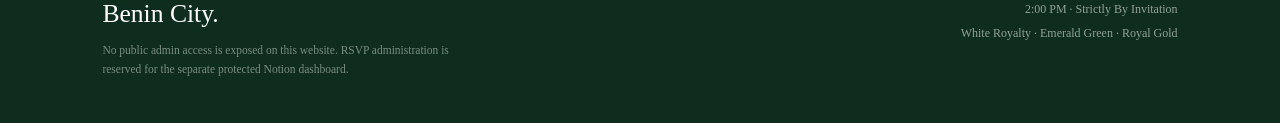
==== commit bdf052c0: "Update index.html" ====
--- a/index.html
+++ b/index.html
@@ -185,9 +185,9 @@
 A Chartered Insurance Practitioner (CII, London) and a committed Governing Board member of Nigerian Council of Registered Insurance Brokers (NCRIB) currently serving as the Vice President of the council.
 
 Oluwarotimi is married and blessed with two beautiful daughters.
-/span>
+</span>
 </p>
-<button class="btn-read" onclick="toggleAddress(this)">Read Full Address ↓</button>
+<button class="btn-read" onclick="toggleAddress(this)">Read Full Profile ↓</button>
     </div>
   </div>
 
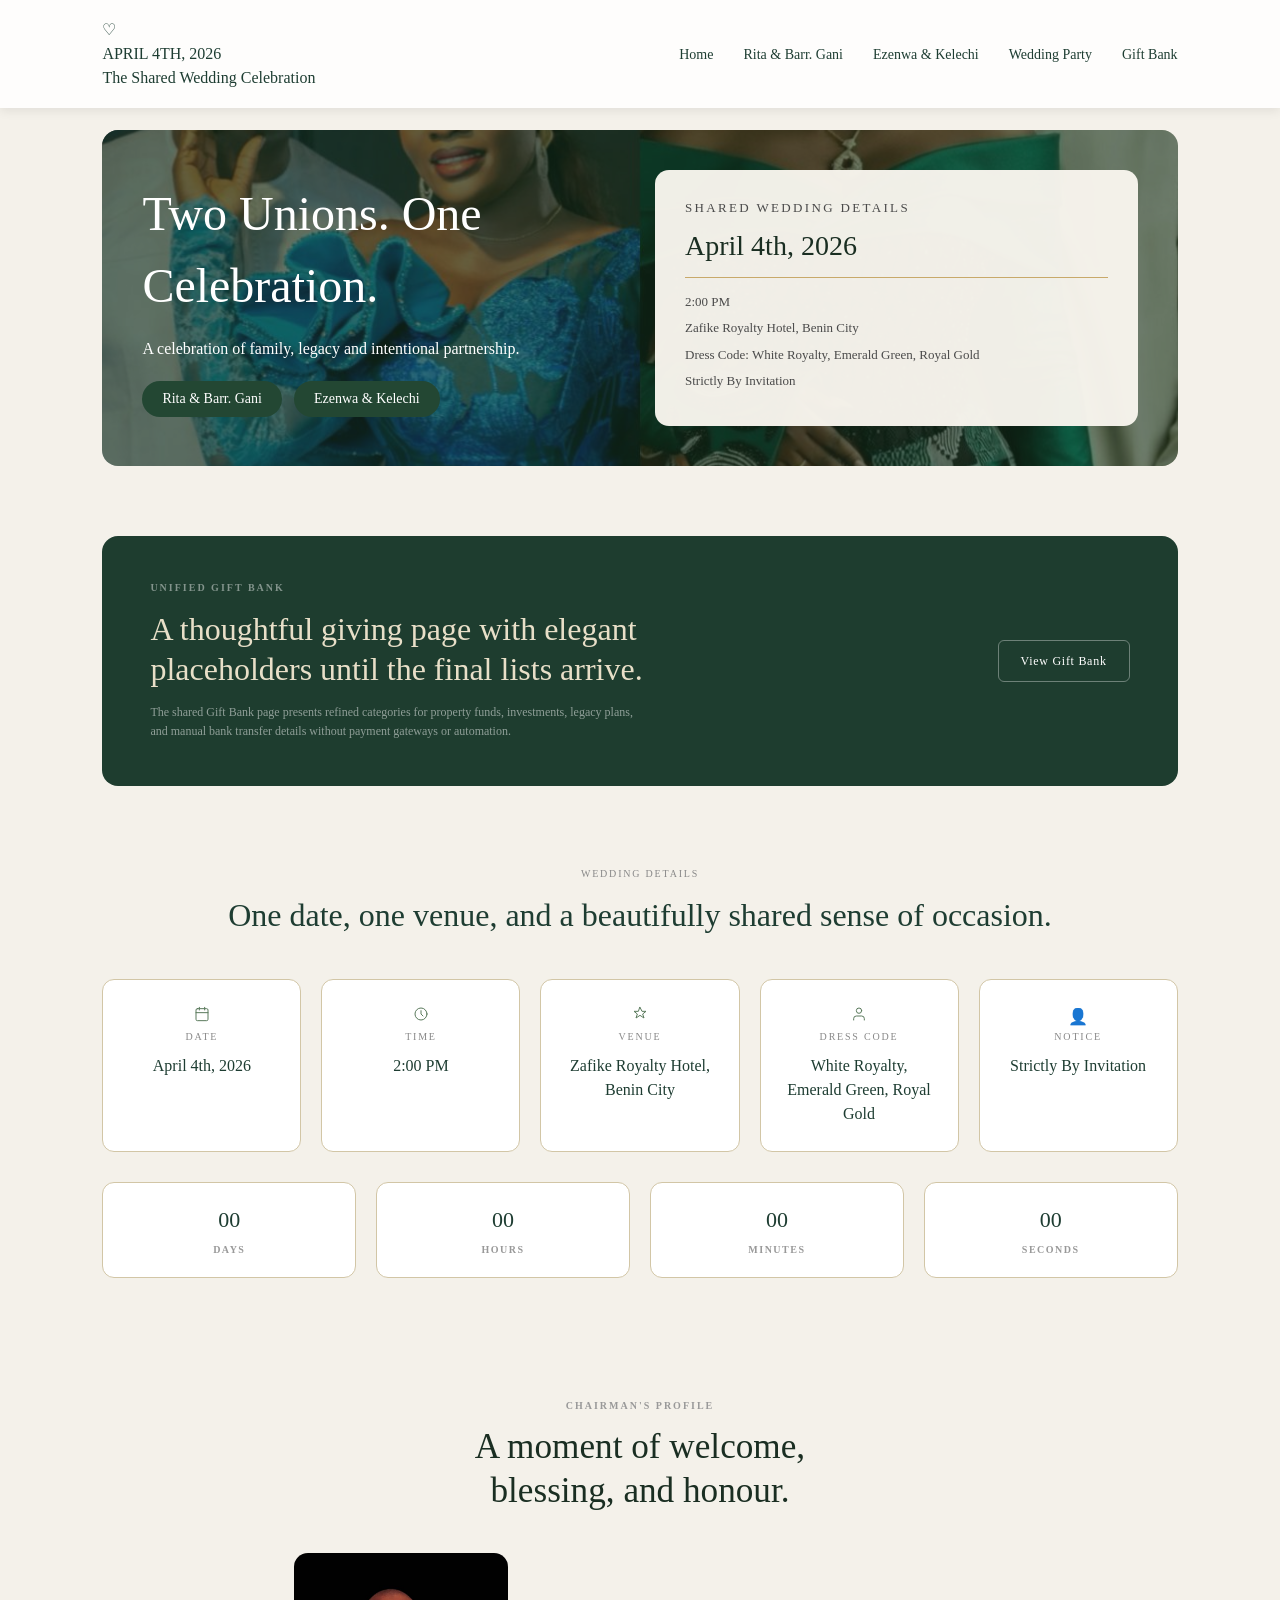
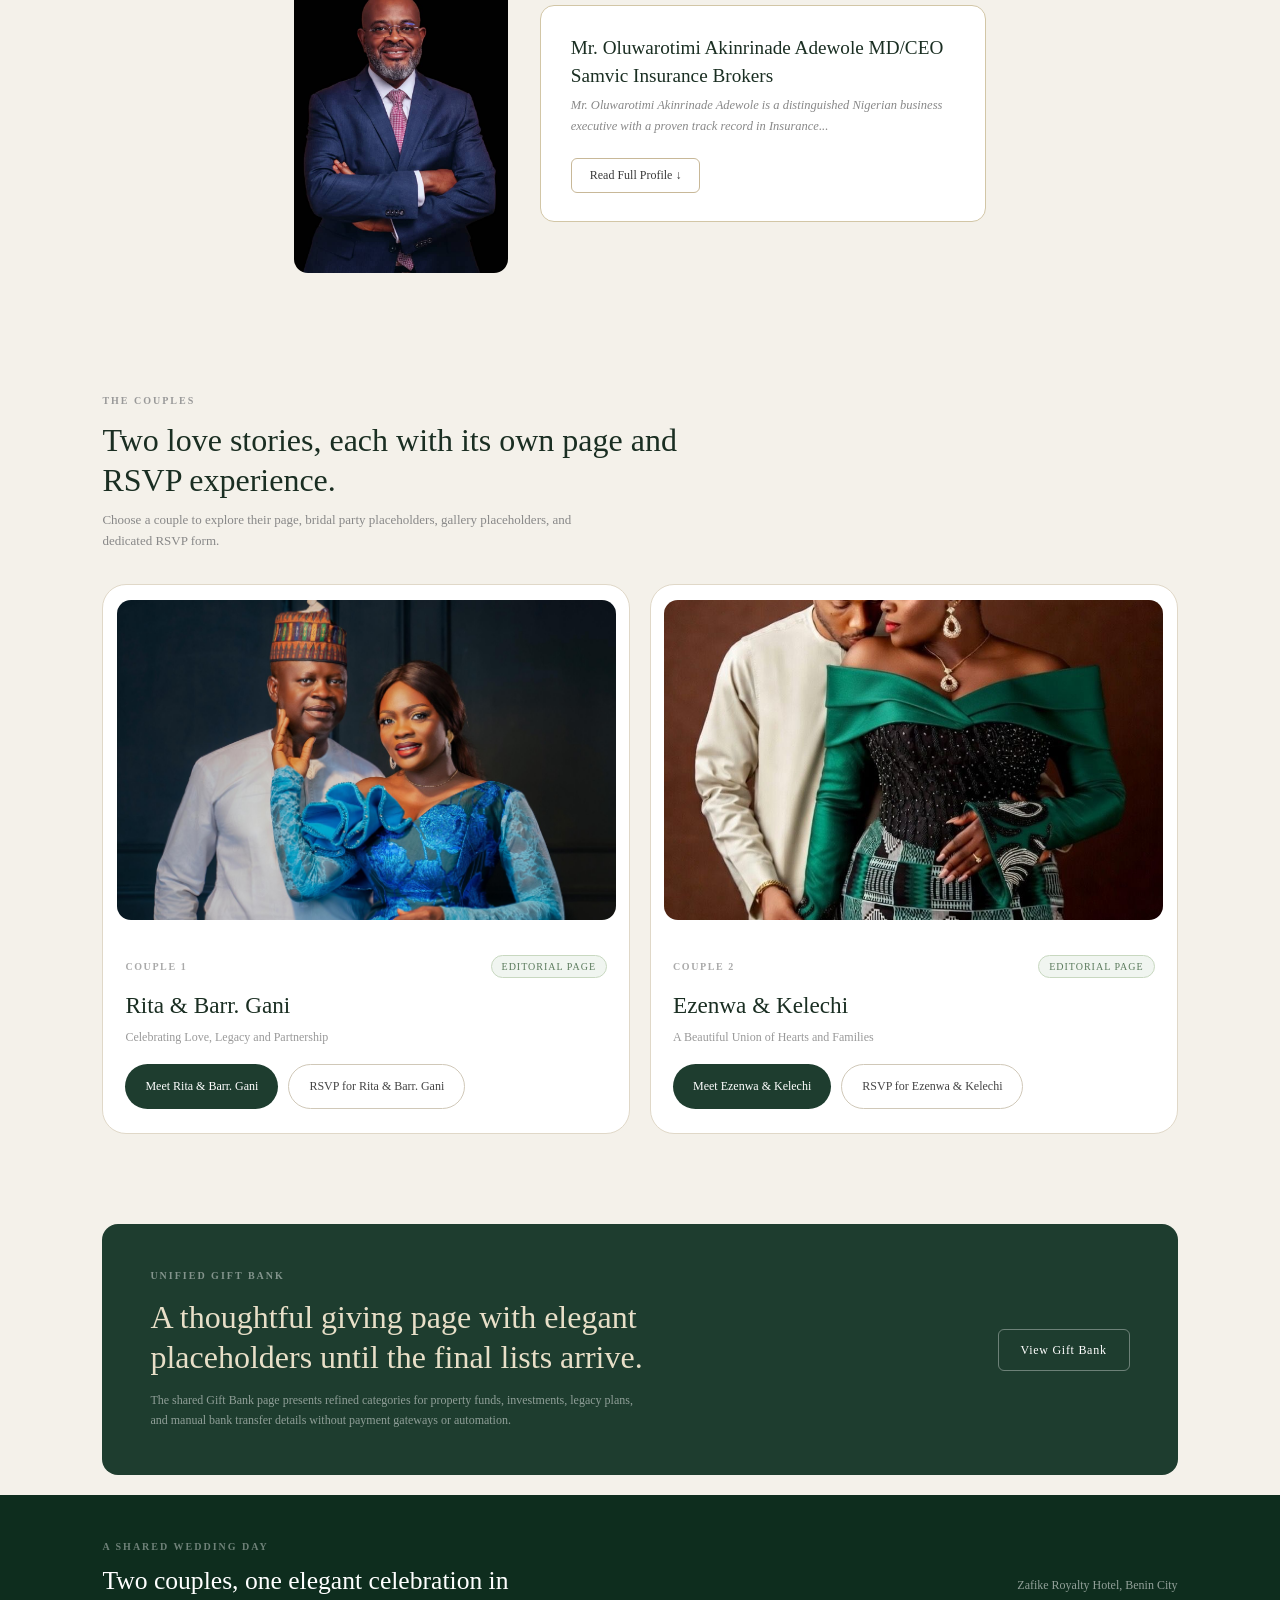
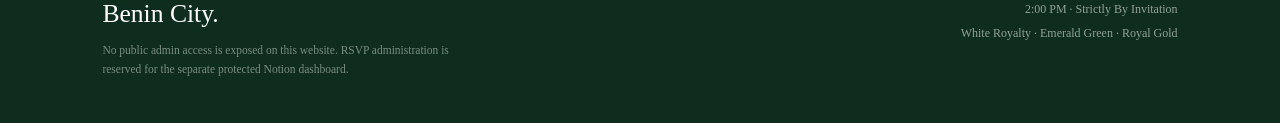
==== commit d7a04643: "Update index.html" ====
--- a/index.html
+++ b/index.html
@@ -156,7 +156,7 @@
 <section class="feature">
 
   <div class="feature-header">
-    <p class="feature-eyebrow">CHAIRMAN'S ADDRESS</p>
+    <p class="feature-eyebrow">CHAIRMAN'S PROFILE</p>
     <h2 class="feature-title">A moment of welcome, blessing, and honour.</h2>
   </div>
 
